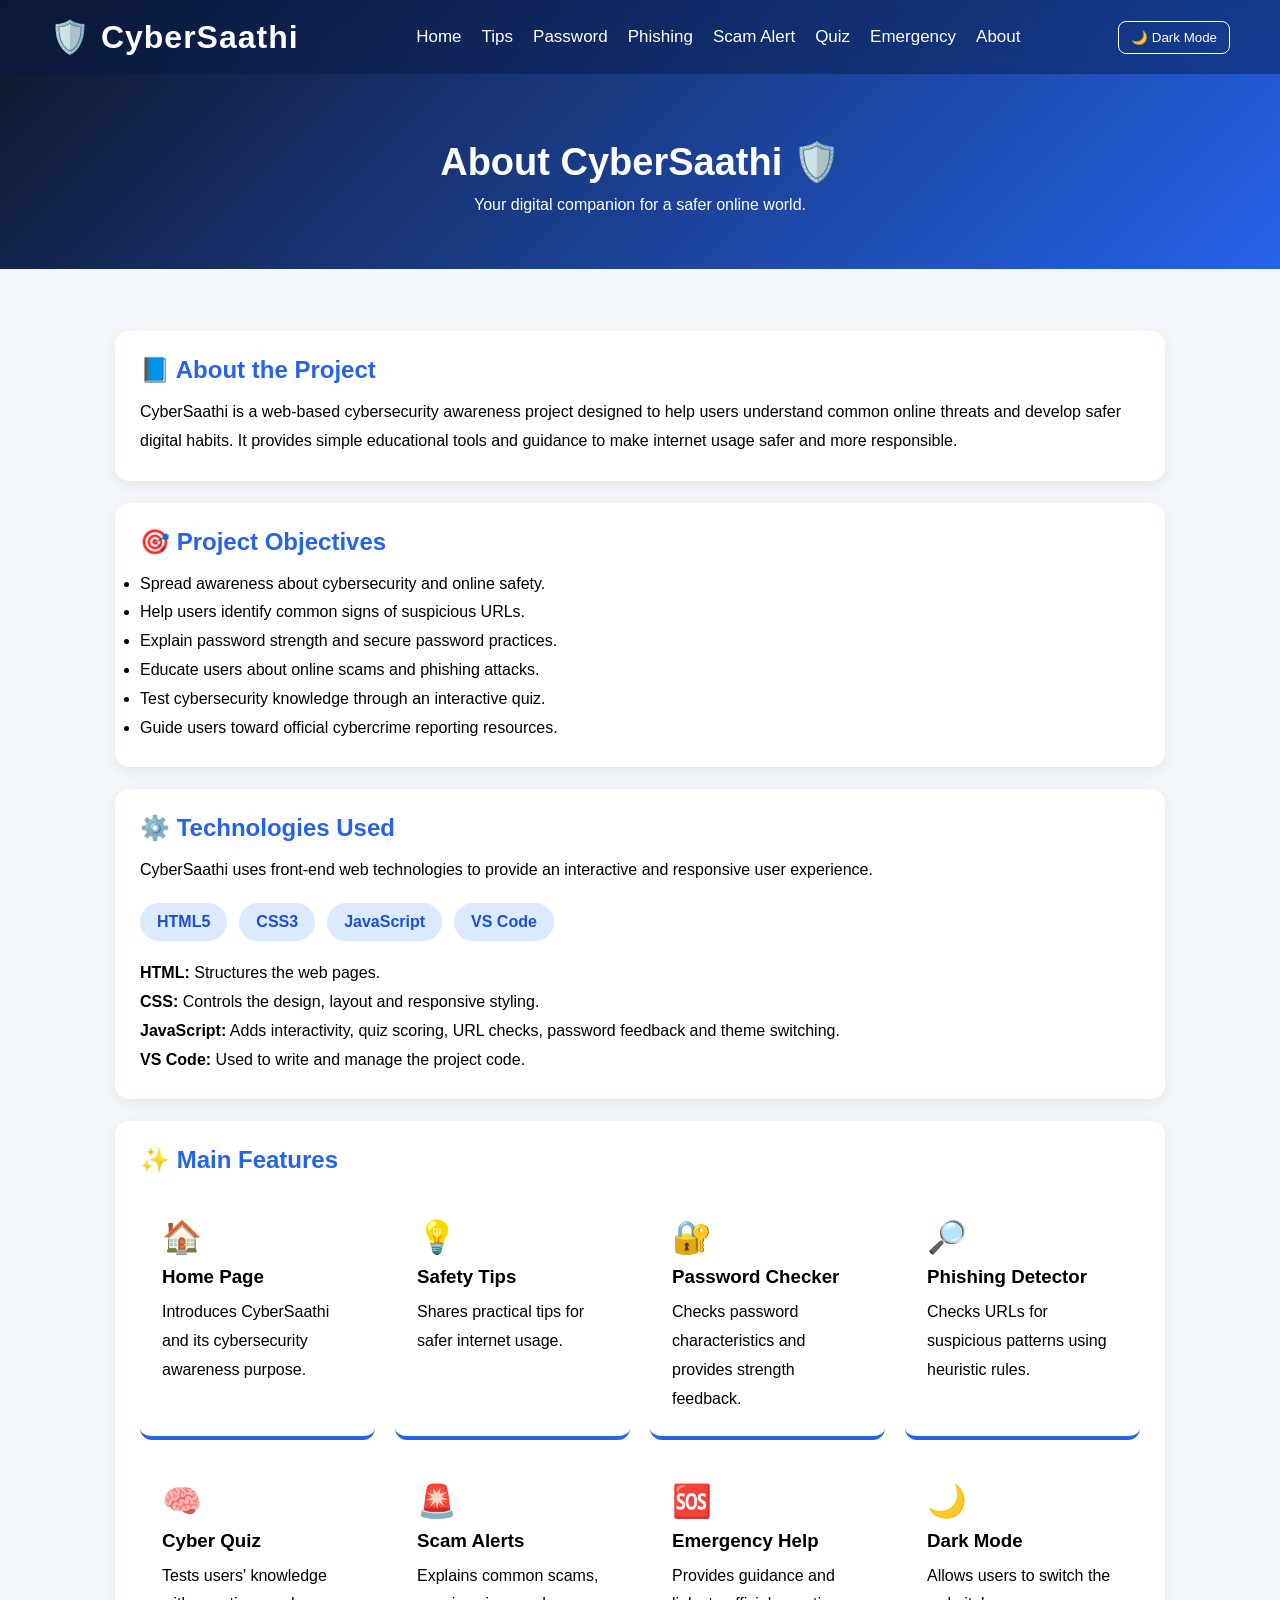
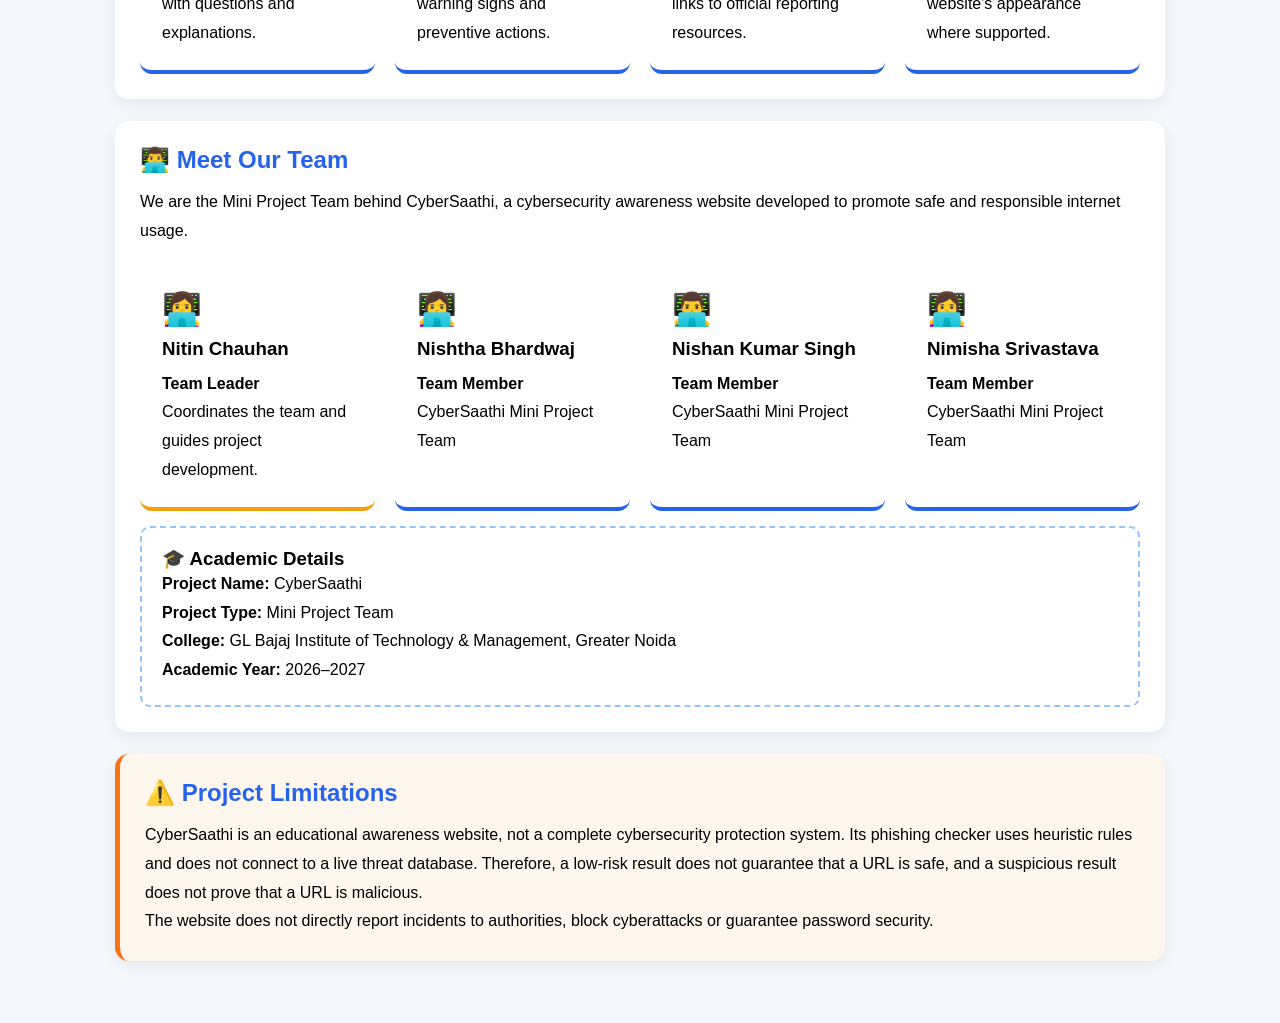
==== about.html @ 9d6ec80e "Initial CyberSaathi project" ====
<!DOCTYPE html>
<html lang="en">
<head>
    <meta charset="UTF-8">
    <meta name="viewport" content="width=device-width, initial-scale=1.0">
    <title>About Us | CyberSaathi</title>

    <link rel="stylesheet" href="css/style.css">

    <style>
        .about-hero {
            padding: 140px 20px 55px;
            text-align: center;
            color: white;
            background: linear-gradient(135deg, #0f172a, #2563eb);
        }

        .about-hero h1 {
            font-size: 38px;
            margin-bottom: 12px;
        }

        .about-section {
            padding: 40px 20px;
            background: #f4f7fb;
        }

        .about-container {
            max-width: 1050px;
            margin: auto;
        }

        .about-card {
            background: white;
            padding: 25px;
            margin: 22px 0;
            border-radius: 14px;
            box-shadow: 0 4px 15px rgba(0, 0, 0, 0.07);
        }

        .about-card h2 {
            color: #2563eb;
            margin-bottom: 14px;
        }

        .about-card p,
        .about-card li {
            line-height: 1.8;
        }

        .about-grid {
            display: grid;
            grid-template-columns: repeat(auto-fit, minmax(220px, 1fr));
            gap: 20px;
            margin-top: 22px;
        }

        .feature-card {
            background: white;
            padding: 22px;
            border-radius: 12px;
            border-bottom: 4px solid #2563eb;
        }

        .feature-card h3 {
            margin: 10px 0;
        }

        .feature-icon {
            font-size: 32px;
        }

        .tech-list {
            display: flex;
            flex-wrap: wrap;
            gap: 12px;
            margin-top: 18px;
        }

        .tech-item {
            padding: 10px 17px;
            border-radius: 25px;
            background: #dbeafe;
            color: #1d4ed8;
            font-weight: bold;
        }

        .team-placeholder {
            border: 2px dashed #93c5fd;
            padding: 20px;
            border-radius: 10px;
            margin-top: 15px;
        }

        .about-disclaimer {
            background: #fff7ed;
            border-left: 5px solid #f97316;
        }

        body.dark-mode .about-section {
            background: #111827;
        }

        body.dark-mode .about-card,
        body.dark-mode .feature-card {
            background: #1f2937;
            color: #f9fafb;
        }

        body.dark-mode .about-card h2 {
            color: #93c5fd;
        }

        body.dark-mode .tech-item {
            background: #1e3a5f;
            color: #dbeafe;
        }

        body.dark-mode .about-disclaimer {
            background: #332515;
            color: #ffedd5;
        }

        body.dark-mode .team-placeholder {
            border-color: #60a5fa;
        }

        @media (max-width: 600px) {
            .about-hero h1 {
                font-size: 30px;
            }
        }
    </style>
</head>

<body>

    <nav>
        <div class="logo">🛡️ CyberSaathi</div>

        <ul>
            <li><a href="index.html">Home</a></li>
            <li><a href="tips.html">Tips</a></li>
            <li><a href="password.html">Password</a></li>
            <li><a href="phishing.html">Phishing</a></li>
            <li><a href="scam-alert.html">Scam Alert</a></li>
            <li><a href="quiz.html">Quiz</a></li>
            <li><a href="emergency.html">Emergency</a></li>
            <li><a href="about.html">About</a></li>
        </ul>

        <button id="theme-toggle" type="button">🌙 Dark Mode</button>
    </nav>

    <header class="about-hero">
        <h1>About CyberSaathi 🛡️</h1>
        <p>Your digital companion for a safer online world.</p>
    </header>

    <main class="about-section">
        <div class="about-container">

            <section class="about-card">
                <h2>📘 About the Project</h2>
                <p>
                    CyberSaathi is a web-based cybersecurity awareness project
                    designed to help users understand common online threats and
                    develop safer digital habits. It provides simple educational
                    tools and guidance to make internet usage safer and more
                    responsible.
                </p>
            </section>

            <section class="about-card">
                <h2>🎯 Project Objectives</h2>
                <ul>
                    <li>Spread awareness about cybersecurity and online safety.</li>
                    <li>Help users identify common signs of suspicious URLs.</li>
                    <li>Explain password strength and secure password practices.</li>
                    <li>Educate users about online scams and phishing attacks.</li>
                    <li>Test cybersecurity knowledge through an interactive quiz.</li>
                    <li>Guide users toward official cybercrime reporting resources.</li>
                </ul>
            </section>

            <section class="about-card">
                <h2>⚙️ Technologies Used</h2>
                <p>
                    CyberSaathi uses front-end web technologies to provide an
                    interactive and responsive user experience.
                </p>

                <div class="tech-list">
                    <span class="tech-item">HTML5</span>
                    <span class="tech-item">CSS3</span>
                    <span class="tech-item">JavaScript</span>
                    <span class="tech-item">VS Code</span>
                </div>

                <p style="margin-top: 18px;">
                    <strong>HTML:</strong> Structures the web pages.<br>
                    <strong>CSS:</strong> Controls the design, layout and responsive styling.<br>
                    <strong>JavaScript:</strong> Adds interactivity, quiz scoring, URL checks,
                    password feedback and theme switching.<br>
                    <strong>VS Code:</strong> Used to write and manage the project code.
                </p>
            </section>

            <section class="about-card">
                <h2>✨ Main Features</h2>

                <div class="about-grid">
                    <article class="feature-card">
                        <div class="feature-icon">🏠</div>
                        <h3>Home Page</h3>
                        <p>Introduces CyberSaathi and its cybersecurity awareness purpose.</p>
                    </article>

                    <article class="feature-card">
                        <div class="feature-icon">💡</div>
                        <h3>Safety Tips</h3>
                        <p>Shares practical tips for safer internet usage.</p>
                    </article>

                    <article class="feature-card">
                        <div class="feature-icon">🔐</div>
                        <h3>Password Checker</h3>
                        <p>Checks password characteristics and provides strength feedback.</p>
                    </article>

                    <article class="feature-card">
                        <div class="feature-icon">🔎</div>
                        <h3>Phishing Detector</h3>
                        <p>Checks URLs for suspicious patterns using heuristic rules.</p>
                    </article>

                    <article class="feature-card">
                        <div class="feature-icon">🧠</div>
                        <h3>Cyber Quiz</h3>
                        <p>Tests users' knowledge with questions and explanations.</p>
                    </article>

                    <article class="feature-card">
                        <div class="feature-icon">🚨</div>
                        <h3>Scam Alerts</h3>
                        <p>Explains common scams, warning signs and preventive actions.</p>
                    </article>

                    <article class="feature-card">
                        <div class="feature-icon">🆘</div>
                        <h3>Emergency Help</h3>
                        <p>Provides guidance and links to official reporting resources.</p>
                    </article>

                    <article class="feature-card">
                        <div class="feature-icon">🌙</div>
                        <h3>Dark Mode</h3>
                        <p>Allows users to switch the website's appearance where supported.</p>
                    </article>
                </div>
            </section>

        
<section class="about-card">
    <h2>👨‍💻 Meet Our Team</h2>

    <p>
        We are the Mini Project Team behind CyberSaathi,
        a cybersecurity awareness website developed to promote safe
        and responsible internet usage.
    </p>

    <div class="about-grid">

        <article class="feature-card" style="border-bottom-color: #f59e0b;">
            <div class="feature-icon">👩‍💻</div>
            <h3>Nitin Chauhan</h3>
            <p><strong>Team Leader</strong></p>
            <p>Coordinates the team and guides project development.</p>
        </article>

        <article class="feature-card">
            <div class="feature-icon">👩‍💻</div>
            <h3>Nishtha Bhardwaj</h3>
            <p><strong>Team Member</strong></p>
            <p>CyberSaathi Mini Project Team</p>
        </article>

        <article class="feature-card">
            <div class="feature-icon">👨‍💻</div>
            <h3>Nishan Kumar Singh</h3>
            <p><strong>Team Member</strong></p>
            <p>CyberSaathi Mini Project Team</p>
        </article>

        <article class="feature-card">
            <div class="feature-icon">👩‍💻</div>
            <h3>Nimisha Srivastava</h3>
            <p><strong>Team Member</strong></p>
            <p>CyberSaathi Mini Project Team</p>
        </article>

    </div>

    <div class="team-placeholder">
        <h3>🎓 Academic Details</h3>
        <p><strong>Project Name:</strong> CyberSaathi</p>
        <p><strong>Project Type:</strong> Mini Project Team</p>
        <p>
            <strong>College:</strong>
            GL Bajaj Institute of Technology &amp; Management,
            Greater Noida
        </p>
        <p><strong>Academic Year:</strong> 2026–2027</p>
    </div>
</section>


            <section class="about-card about-disclaimer">
                <h2>⚠️ Project Limitations</h2>
                <p>
                    CyberSaathi is an educational awareness website, not a complete
                    cybersecurity protection system. Its phishing checker uses
                    heuristic rules and does not connect to a live threat database.
                    Therefore, a low-risk result does not guarantee that a URL is safe,
                    and a suspicious result does not prove that a URL is malicious.
                </p>
                <p>
                    The website does not directly report incidents to authorities,
                    block cyberattacks or guarantee password security.
                </p>
            </section>

        </div>
    </main>

    <script src="js/script.js"></script>

</body>
</html>
---- css/style.css ----
*{
    margin:0;
    padding:0;
    box-sizing:border-box;
    font-family:'Poppins',sans-serif;
}

body{
    background:#f4f8ff;
}

nav{
    position:fixed;
    top:0;
    left:0;
    width:100%;

    display:flex;
    justify-content:space-between;
    align-items:center;

    padding:18px 50px;

    background:rgba(8,25,70,0.45);
    backdrop-filter:blur(12px);

    z-index:1000;

    transition:.3s;
}

.logo{

color:white;

font-size:32px;

font-weight:bold;

letter-spacing:1px;

}

nav ul{
    display:flex;
    list-style:none;
}

nav ul li{
    margin-left:20px;
}

nav ul li a{
    color:white;
    text-decoration:none;
    font-size:17px;
}
nav ul li a{

    color:white;

    text-decoration:none;

    font-size:17px;

    transition:.3s;

}

nav ul li a:hover{

    color:#00e5ff;

    text-shadow:0 0 10px #00e5ff;

}

.hero{
    display: flex;
    justify-content: space-between;
    align-items: center;
    padding: 70px 10%;
    background: linear-gradient(135deg,#0a2f73,#0d6efd);
    color: white;
}

.hero-text{
    flex:1;
}

.hero-text h1{
    font-size:60px;
    margin-bottom:10px;
}

.hero-text h2{
    font-size:36px;
    margin-bottom:20px;
}

.hero-text p{
    font-size:20px;
    line-height:1.7;
    max-width:600px;
}

.hero-image{
    flex:1;
    text-align:center;
}

.hero-image img{
    width:450px;
    max-width:100%;
}

.hero-buttons{
    margin-top:30px;
}

.btn{
    padding:14px 32px;
    border-radius:30px;
    background:#00e5ff;
    color:#000;
    text-decoration:none;
    font-weight:bold;
    margin-right:15px;
}

.btn-outline{
    background:white;
}
.hero{
    display: flex;
    justify-content: space-between;
    align-items: center;
    padding: 60px 10%;
    gap: 50px;
}

.hero-content{
    flex: 1;
}

.hero-image{
    flex: 1;
    display: flex;
    justify-content: center;
}

.hero-image img{
    width: 100%;
    max-width: 450px;
    animation: float 3s ease-in-out infinite;
}

@keyframes float{
    0%{transform: translateY(0);}
    50%{transform: translateY(-10px);}
    100%{transform: translateY(0);}
}

/* Live Security Tip */

.tip-section{
    padding:60px 20px;
    background:#f5f8ff;
}

.tip-card{
    max-width:800px;
    margin:auto;
    background:white;
    padding:30px;
    border-radius:15px;
    box-shadow:0 5px 15px rgba(0,0,0,0.15);
    text-align:center;
}

.tip-card h2{
    color:#0b3d91;
    margin-bottom:15px;
}

.tip-card p{
    font-size:20px;
}


/* Feature Cards */

.features{
    display:grid;
    grid-template-columns:repeat(auto-fit,minmax(250px,1fr));
    gap:25px;
    padding:60px;
    background:#eef5ff;
}

.card{
    background:white;
    padding:30px;
    border-radius:15px;
    text-align:center;
    box-shadow:0 5px 15px rgba(0,0,0,0.15);
    transition:0.4s;
}

.card:hover{
    transform:translateY(-10px);
}

.card h3{
    color:#0b3d91;
    margin-bottom:15px;
}

.card p{
    line-height:28px;
}


/* ===== CyberSaathi Dark Mode ===== */

body.dark-mode {
    background: #111827;
    color: #f9fafb;
}

/* Security Tip section */
body.dark-mode .tip-section {
    background: #111827;
}

body.dark-mode .tip-card {
    background: #1f2937;
    color: #f9fafb;
}

body.dark-mode .tip-card h2,
body.dark-mode .tip-card p {
    color: #f9fafb;
}

/* Features section */
body.dark-mode .features {
    background: #111827;
}

body.dark-mode .card {
    background: #1f2937;
    color: #f9fafb;
}

body.dark-mode .card h3,
body.dark-mode .card p {
    color: #f9fafb;
}

/* Navigation */
body.dark-mode nav {
    background: rgba(17, 24, 39, 0.95);
}

/* Theme button */
#theme-toggle {
    cursor: pointer;
    padding: 8px 12px;
    border-radius: 8px;
    border: 1px solid white;
    background: transparent;
    color: white;
}

/* Dark Mode - Hero Section */

body.dark-mode .hero {
    background: linear-gradient(135deg, #111827, #1e293b);
    color: #f9fafb;
}

body.dark-mode .hero h1,
body.dark-mode .hero h2,
body.dark-mode .hero p {
    color: #f9fafb;
}
html {
    scroll-behavior: smooth;
}

#features {
    scroll-margin-top: 90px;
}
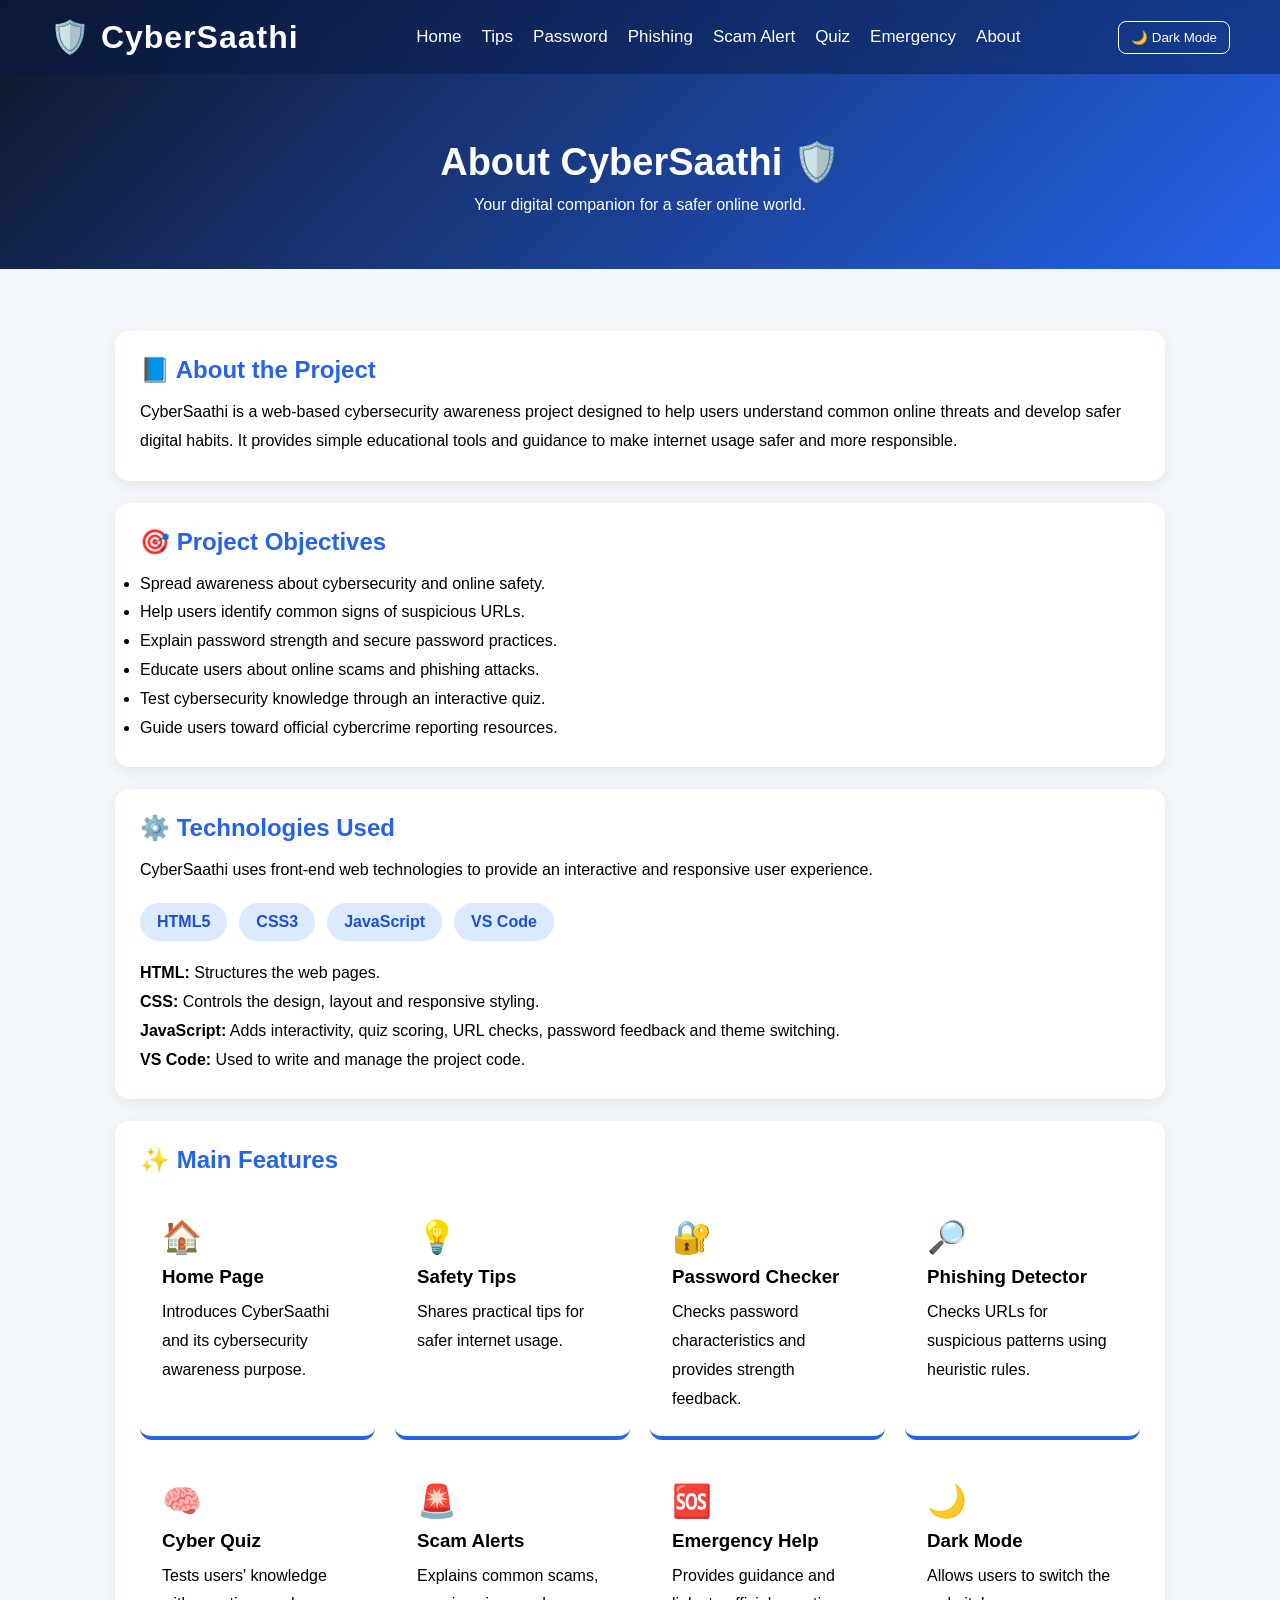
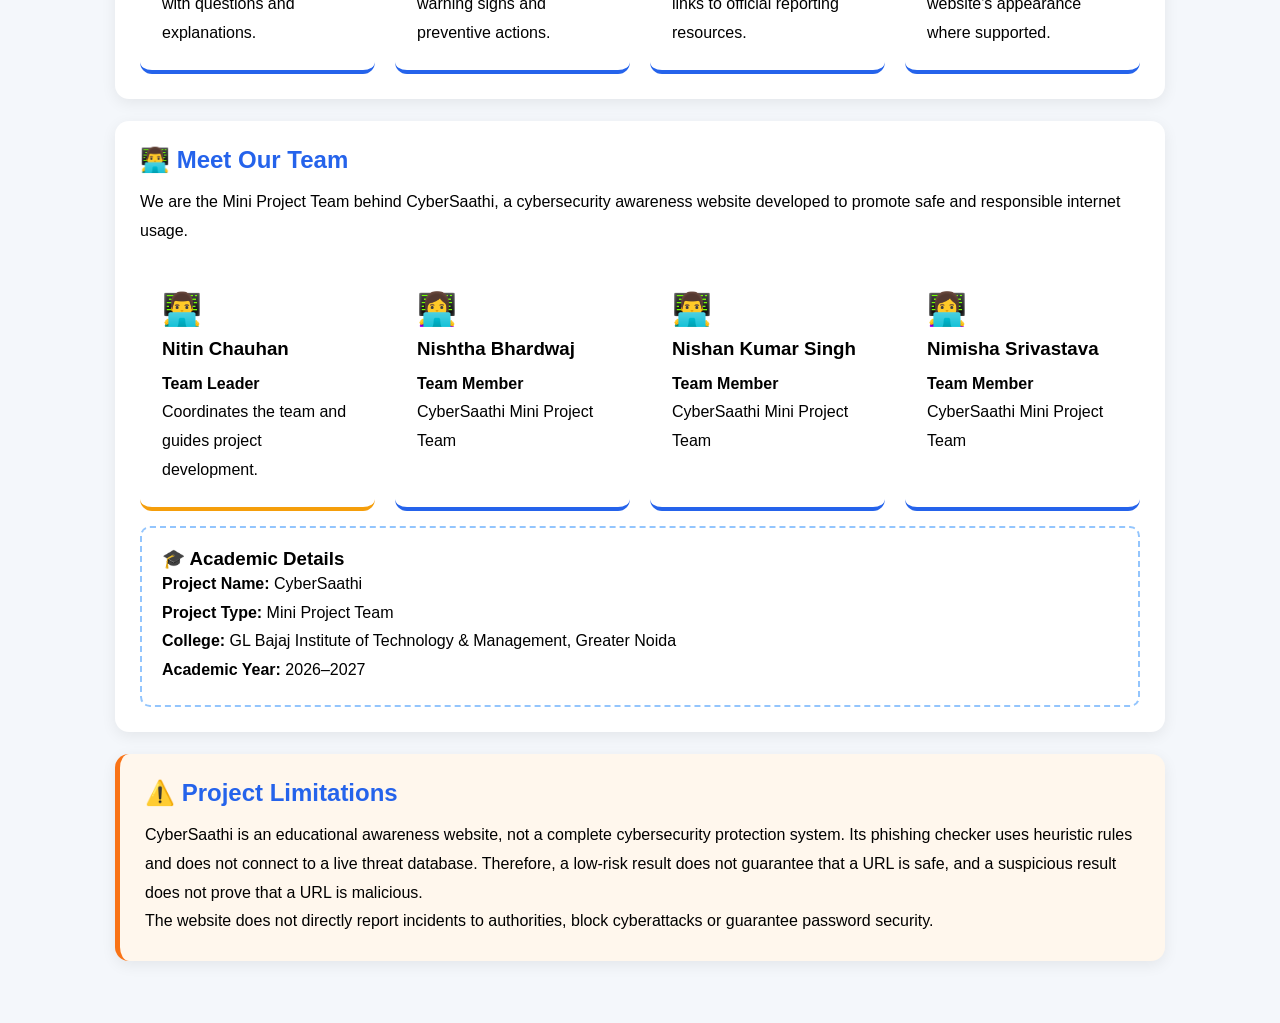
==== commit 887d5cb4: "icon change" ====
--- a/about.html
+++ b/about.html
@@ -274,7 +274,7 @@
     <div class="about-grid">
 
         <article class="feature-card" style="border-bottom-color: #f59e0b;">
-            <div class="feature-icon">👩‍💻</div>
+            <div class="feature-icon">👨‍💻</div>
             <h3>Nitin Chauhan</h3>
             <p><strong>Team Leader</strong></p>
             <p>Coordinates the team and guides project development.</p>
